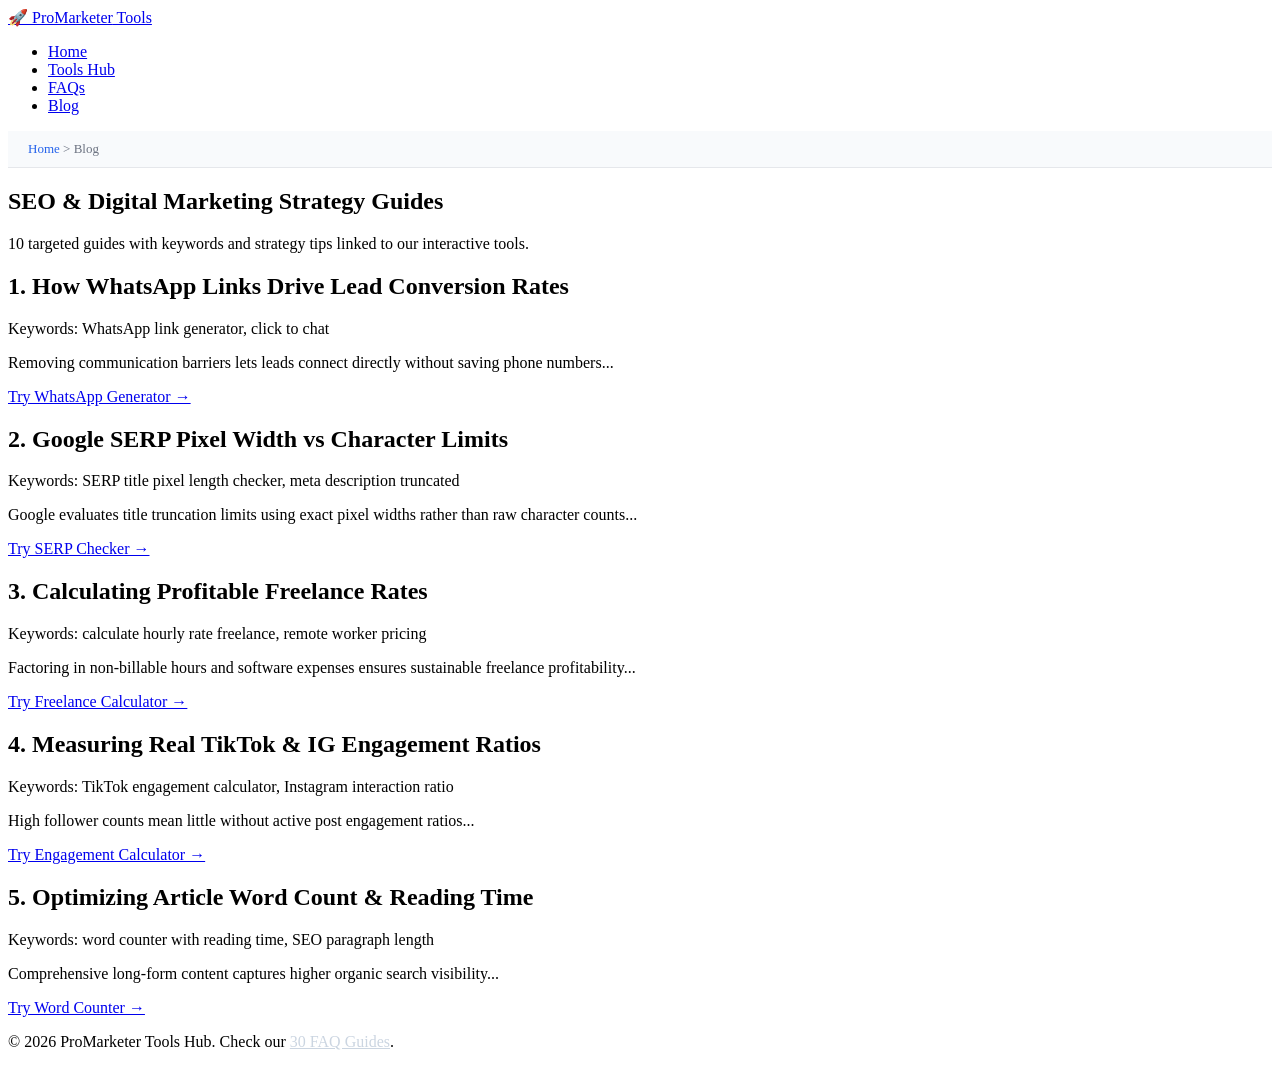
==== blogs.html @ bec89045 "Add files via upload" ====
<!DOCTYPE html>
<html lang="en">
<head>
    <meta charset="UTF-8">
    <meta name="viewport" content="width=device-width, initial-scale=1.0">
    <title>SEO & Digital Marketing Guides - ProMarketer Blog</title>
    <link rel="stylesheet" href="css/style.css">
    <!-- Favicon -->
<link rel="icon" href="data:image/svg+xml,<svg xmlns=%22http://www.w3.org/2000/svg%22 viewBox=%220 0 100 100%22><text y=%22.9em%22 font-size=%2290%22>🚀</text></svg>">
    <!-- Open Graph / Facebook / WhatsApp -->
<meta property="og:type" content="website">
<meta property="og:title" content="SEO & Digital Marketing Guides - ProMarketer Blog">
<meta property="og:description" content="10 targeted guides with keywords and strategy tips linked to our interactive tools.">
<meta property="og:url" content="https://yourdomain.com/blogs.html">

<!-- Twitter -->
<meta name="twitter:card" content="summary_large_image">
<meta name="twitter:title" content="SEO & Digital Marketing Guides - ProMarketer Blog">
<meta name="twitter:description" content="10 targeted guides with keywords and strategy tips linked to our interactive tools.">
    <link rel="canonical" href="https://yourdomain.com/blogs.html">
    <script type="application/ld+json">
{
  "@context": "https://schema.org",
  "@type": "BreadcrumbList",
  "itemListElement": [{
    "@type": "ListItem",
    "position": 1,
    "name": "Home",
    "item": "https://yourdomain.com/"
  },{
    "@type": "ListItem",
    "position": 2,
    "name": "Blog",
    "item": "https://yourdomain.com/blogs.html"
  }]
}
</script>
    <script type="application/ld+json">
{
  "@context": "https://schema.org",
  "@type": "Blog",
  "name": "ProMarketer SEO & Marketing Blog",
  "description": "Guides and tutorials on digital marketing, SEO metadata, and utility tools."
}
</script>
</head>
<body>

    <header>
        <div class="nav-container">
            <a href="index.html" class="logo">🚀 <span>ProMarketer</span> Tools</a>
            <ul class="nav-links">
                <li><a href="index.html">Home</a></li>
                <li><a href="services.html">Tools Hub</a></li>
                <li><a href="faqs.html">FAQs</a></li>
                <li><a href="blogs.html" class="active">Blog</a></li>
            </ul>
        </div>
    </header>
<div style="background:#f8fafc; padding: 10px 20px; font-size: 13px; color: #6b7280; border-bottom: 1px solid #e5e7eb;">
    <a href="index.html" style="color:#2563eb; text-decoration:none;">Home</a> &gt; <span>Blog</span>
</div>
    <section class="hero">
        <h1>SEO & Digital Marketing <span>Strategy Guides</span></h1>
        <p>10 targeted guides with keywords and strategy tips linked to our interactive tools.</p>
    </section>

    <div class="container" style="max-width: 800px;">
        <article class="blog-post">
            <h2>1. How WhatsApp Links Drive Lead Conversion Rates</h2>
            <div class="meta">Keywords: WhatsApp link generator, click to chat</div>
            <p>Removing communication barriers lets leads connect directly without saving phone numbers...</p>
            <a href="services.html" class="use-tool-btn">Try WhatsApp Generator →</a>
        </article>

        <article class="blog-post">
            <h2>2. Google SERP Pixel Width vs Character Limits</h2>
            <div class="meta">Keywords: SERP title pixel length checker, meta description truncated</div>
            <p>Google evaluates title truncation limits using exact pixel widths rather than raw character counts...</p>
            <a href="services.html" class="use-tool-btn">Try SERP Checker →</a>
        </article>

        <article class="blog-post">
            <h2>3. Calculating Profitable Freelance Rates</h2>
            <div class="meta">Keywords: calculate hourly rate freelance, remote worker pricing</div>
            <p>Factoring in non-billable hours and software expenses ensures sustainable freelance profitability...</p>
            <a href="services.html" class="use-tool-btn">Try Freelance Calculator →</a>
        </article>

        <article class="blog-post">
            <h2>4. Measuring Real TikTok & IG Engagement Ratios</h2>
            <div class="meta">Keywords: TikTok engagement calculator, Instagram interaction ratio</div>
            <p>High follower counts mean little without active post engagement ratios...</p>
            <a href="services.html" class="use-tool-btn">Try Engagement Calculator →</a>
        </article>

        <article class="blog-post">
            <h2>5. Optimizing Article Word Count & Reading Time</h2>
            <div class="meta">Keywords: word counter with reading time, SEO paragraph length</div>
            <p>Comprehensive long-form content captures higher organic search visibility...</p>
            <a href="services.html" class="use-tool-btn">Try Word Counter →</a>
        </article>
    </div>

    <footer>
        <p>&copy; 2026 ProMarketer Tools Hub. Check our <a href="faqs.html" style="color:#cbd5e1;">30 FAQ Guides</a>.</p>
    </footer>

    <script src="js/script.js"></script>
</body>
</html>
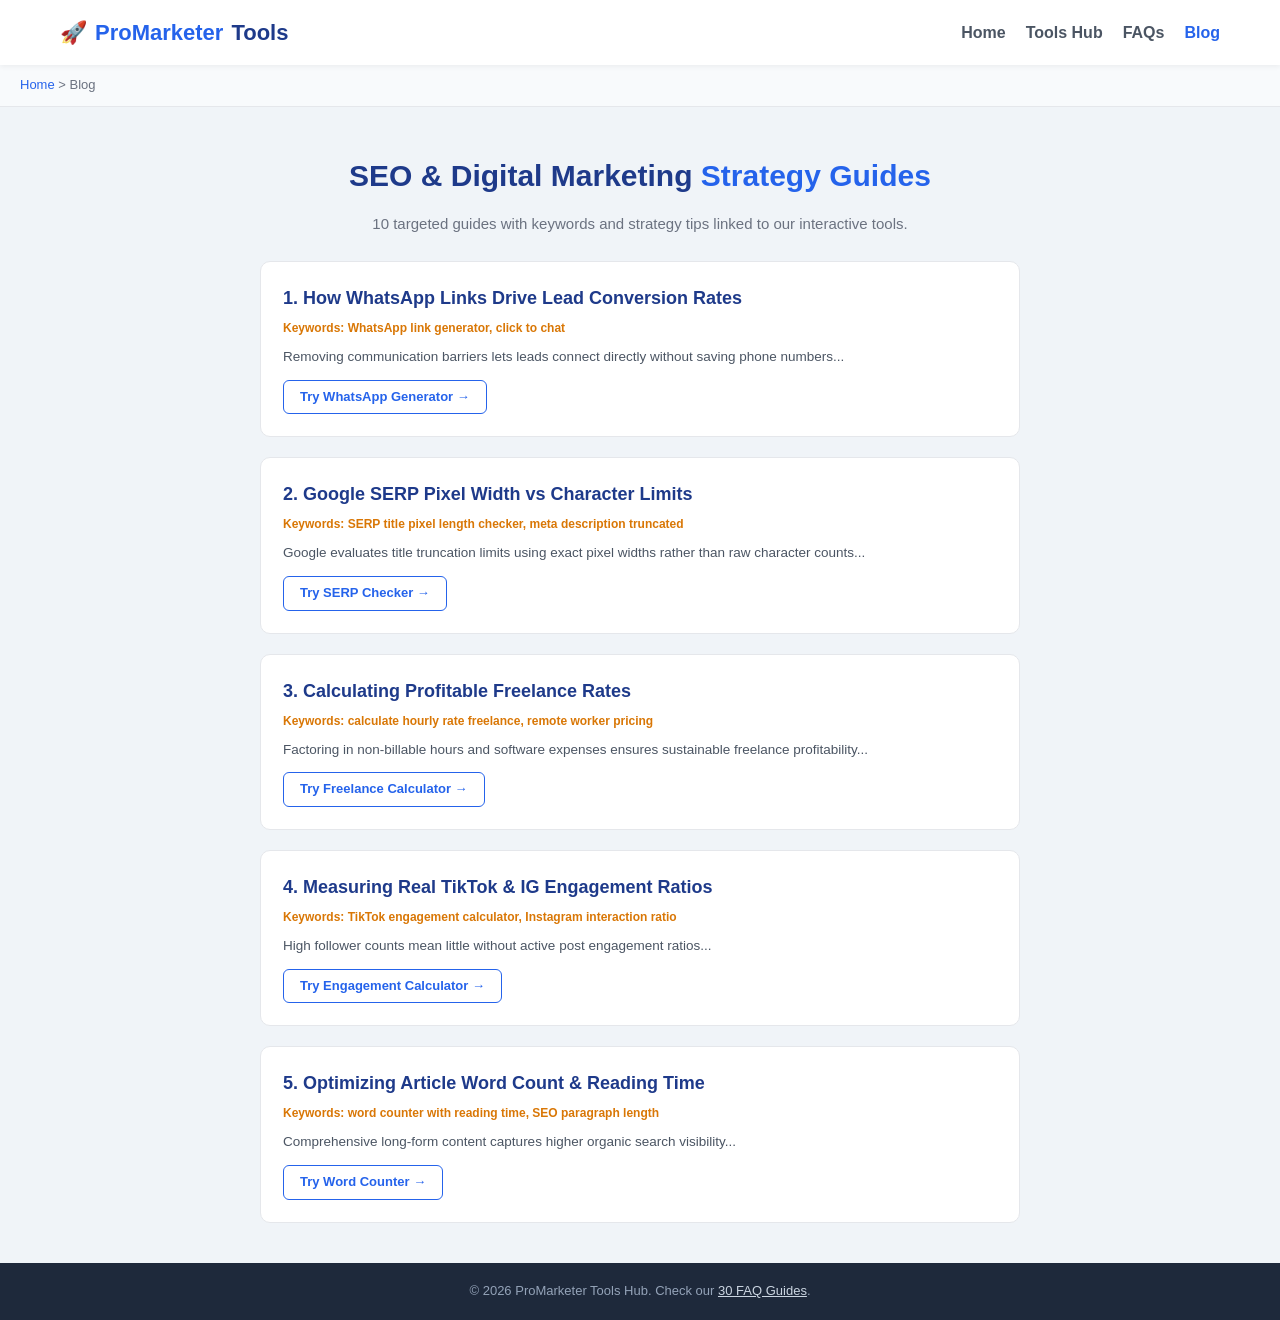
==== commit 620cb325: "Add files via upload" ====
--- a/blogs.html
+++ b/blogs.html
@@ -4,7 +4,7 @@
     <meta charset="UTF-8">
     <meta name="viewport" content="width=device-width, initial-scale=1.0">
     <title>SEO & Digital Marketing Guides - ProMarketer Blog</title>
-    <link rel="stylesheet" href="css/style.css">
+    <link rel="stylesheet" href="style.css">
     <!-- Favicon -->
 <link rel="icon" href="data:image/svg+xml,<svg xmlns=%22http://www.w3.org/2000/svg%22 viewBox=%220 0 100 100%22><text y=%22.9em%22 font-size=%2290%22>🚀</text></svg>">
     <!-- Open Graph / Facebook / WhatsApp -->
@@ -106,6 +106,6 @@
         <p>&copy; 2026 ProMarketer Tools Hub. Check our <a href="faqs.html" style="color:#cbd5e1;">30 FAQ Guides</a>.</p>
     </footer>
 
-    <script src="js/script.js"></script>
+    <script src="script.js"></script>
 </body>
 </html>
--- a/style.css
+++ b/style.css
@@ -0,0 +1,278 @@
+* {
+    margin: 0;
+    padding: 0;
+    box-sizing: border-box;
+    font-family: 'Segoe UI', Tahoma, Geneva, Verdana, sans-serif;
+}
+
+body {
+    background-color: #f0f4f8;
+    color: #333;
+    line-height: 1.6;
+}
+
+/* Header & Navigation */
+header {
+    background: #ffffff;
+    box-shadow: 0 2px 5px rgba(0,0,0,0.05);
+    position: sticky;
+    top: 0;
+    z-index: 100;
+}
+
+.nav-container {
+    max-width: 1200px;
+    margin: 0 auto;
+    padding: 15px 20px;
+    display: flex;
+    justify-content: space-between;
+    align-items: center;
+}
+
+.logo {
+    font-size: 22px;
+    font-weight: bold;
+    color: #1e3a8a;
+    text-decoration: none;
+    display: flex;
+    align-items: center;
+    gap: 8px;
+}
+
+.logo span {
+    color: #2563eb;
+}
+
+.nav-links {
+    display: flex;
+    gap: 20px;
+    list-style: none;
+}
+
+.nav-links a {
+    text-decoration: none;
+    color: #4b5563;
+    font-weight: 600;
+    transition: color 0.3s;
+}
+
+.nav-links a:hover, .nav-links a.active {
+    color: #2563eb;
+}
+
+/* Hero Section */
+.hero {
+    text-align: center;
+    padding: 45px 20px 25px;
+    max-width: 850px;
+    margin: 0 auto;
+}
+
+.hero h1 {
+    font-size: 30px;
+    color: #1e3a8a;
+    margin-bottom: 12px;
+}
+
+.hero h1 span {
+    color: #2563eb;
+}
+
+.hero p {
+    color: #6b7280;
+    font-size: 15px;
+}
+
+/* Tools Grid Layout (FCConvert Style) */
+.container {
+    max-width: 1200px;
+    margin: 0 auto 40px;
+    padding: 0 20px;
+}
+
+.tools-grid {
+    display: grid;
+    grid-template-columns: repeat(auto-fit, minmax(300px, 1fr));
+    gap: 20px;
+}
+
+.tool-card {
+    background: #ffffff;
+    border-radius: 12px;
+    padding: 22px;
+    text-align: center;
+    box-shadow: 0 4px 6px rgba(0, 0, 0, 0.02), 0 1px 3px rgba(0, 0, 0, 0.05);
+    border: 1px solid #e5e7eb;
+    transition: transform 0.2s ease, box-shadow 0.2s ease;
+    display: flex;
+    flex-direction: column;
+    justify-content: space-between;
+}
+
+.tool-card:hover {
+    transform: translateY(-4px);
+    box-shadow: 0 8px 12px rgba(0, 0, 0, 0.05);
+    border-color: #cbd5e1;
+}
+
+.tool-icon {
+    font-size: 32px;
+    margin-bottom: 12px;
+}
+
+.tool-card h3 {
+    font-size: 17px;
+    color: #1f2937;
+    margin-bottom: 8px;
+}
+
+.tool-card p {
+    font-size: 13px;
+    color: #6b7280;
+    margin-bottom: 15px;
+}
+
+.use-tool-btn {
+    display: inline-block;
+    background: #ffffff;
+    color: #2563eb;
+    border: 1px solid #2563eb;
+    padding: 6px 16px;
+    border-radius: 6px;
+    font-weight: 600;
+    font-size: 13px;
+    text-decoration: none;
+    cursor: pointer;
+    transition: all 0.2s;
+}
+
+.use-tool-btn:hover {
+    background: #2563eb;
+    color: #ffffff;
+}
+
+/* Workspace Panels */
+.tool-box {
+    background: #fff;
+    padding: 25px;
+    border-radius: 12px;
+    border: 1px solid #e5e7eb;
+    max-width: 650px;
+    margin: 20px auto;
+}
+
+.form-group {
+    margin-bottom: 15px;
+    text-align: left;
+}
+
+.form-group label {
+    display: block;
+    font-weight: bold;
+    margin-bottom: 6px;
+    color: #1e3a8a;
+    font-size: 14px;
+}
+
+.form-group input, .form-group textarea {
+    width: 100%;
+    padding: 10px;
+    border: 1px solid #cbd5e1;
+    border-radius: 6px;
+    font-size: 14px;
+}
+
+.action-btn {
+    width: 100%;
+    background: #2563eb;
+    color: #fff;
+    border: none;
+    padding: 10px;
+    font-size: 15px;
+    font-weight: bold;
+    border-radius: 6px;
+    cursor: pointer;
+}
+
+.action-btn:hover {
+    background: #1d4ed8;
+}
+
+.result-box {
+    margin-top: 15px;
+    background: #f8fafc;
+    padding: 12px;
+    border-radius: 6px;
+    border: 1px dashed #2563eb;
+    word-break: break-all;
+    text-align: left;
+}
+
+/* FAQs Accordion */
+.faq-item {
+    background: #fff;
+    margin-bottom: 12px;
+    border-radius: 8px;
+    padding: 14px 18px;
+    border: 1px solid #e5e7eb;
+    cursor: pointer;
+    text-align: left;
+}
+
+.faq-question {
+    font-weight: bold;
+    color: #1e3a8a;
+    font-size: 15px;
+    display: flex;
+    justify-content: space-between;
+}
+
+.faq-answer {
+    display: none;
+    margin-top: 8px;
+    color: #4b5563;
+    font-size: 13.5px;
+}
+
+.faq-item.active .faq-answer {
+    display: block;
+}
+
+/* Blog Cards */
+.blog-post {
+    background: #fff;
+    border-radius: 10px;
+    padding: 22px;
+    margin-bottom: 20px;
+    border: 1px solid #e5e7eb;
+    text-align: left;
+}
+
+.blog-post h2 {
+    color: #1e3a8a;
+    font-size: 18px;
+    margin-bottom: 6px;
+}
+
+.blog-post .meta {
+    font-size: 12px;
+    color: #d97706;
+    margin-bottom: 8px;
+    font-weight: 600;
+}
+
+.blog-post p {
+    color: #4b5563;
+    font-size: 13.5px;
+    margin-bottom: 12px;
+}
+
+/* Footer */
+footer {
+    background: #1e293b;
+    color: #94a3b8;
+    text-align: center;
+    padding: 18px;
+    font-size: 13px;
+    margin-top: 40px;
+}
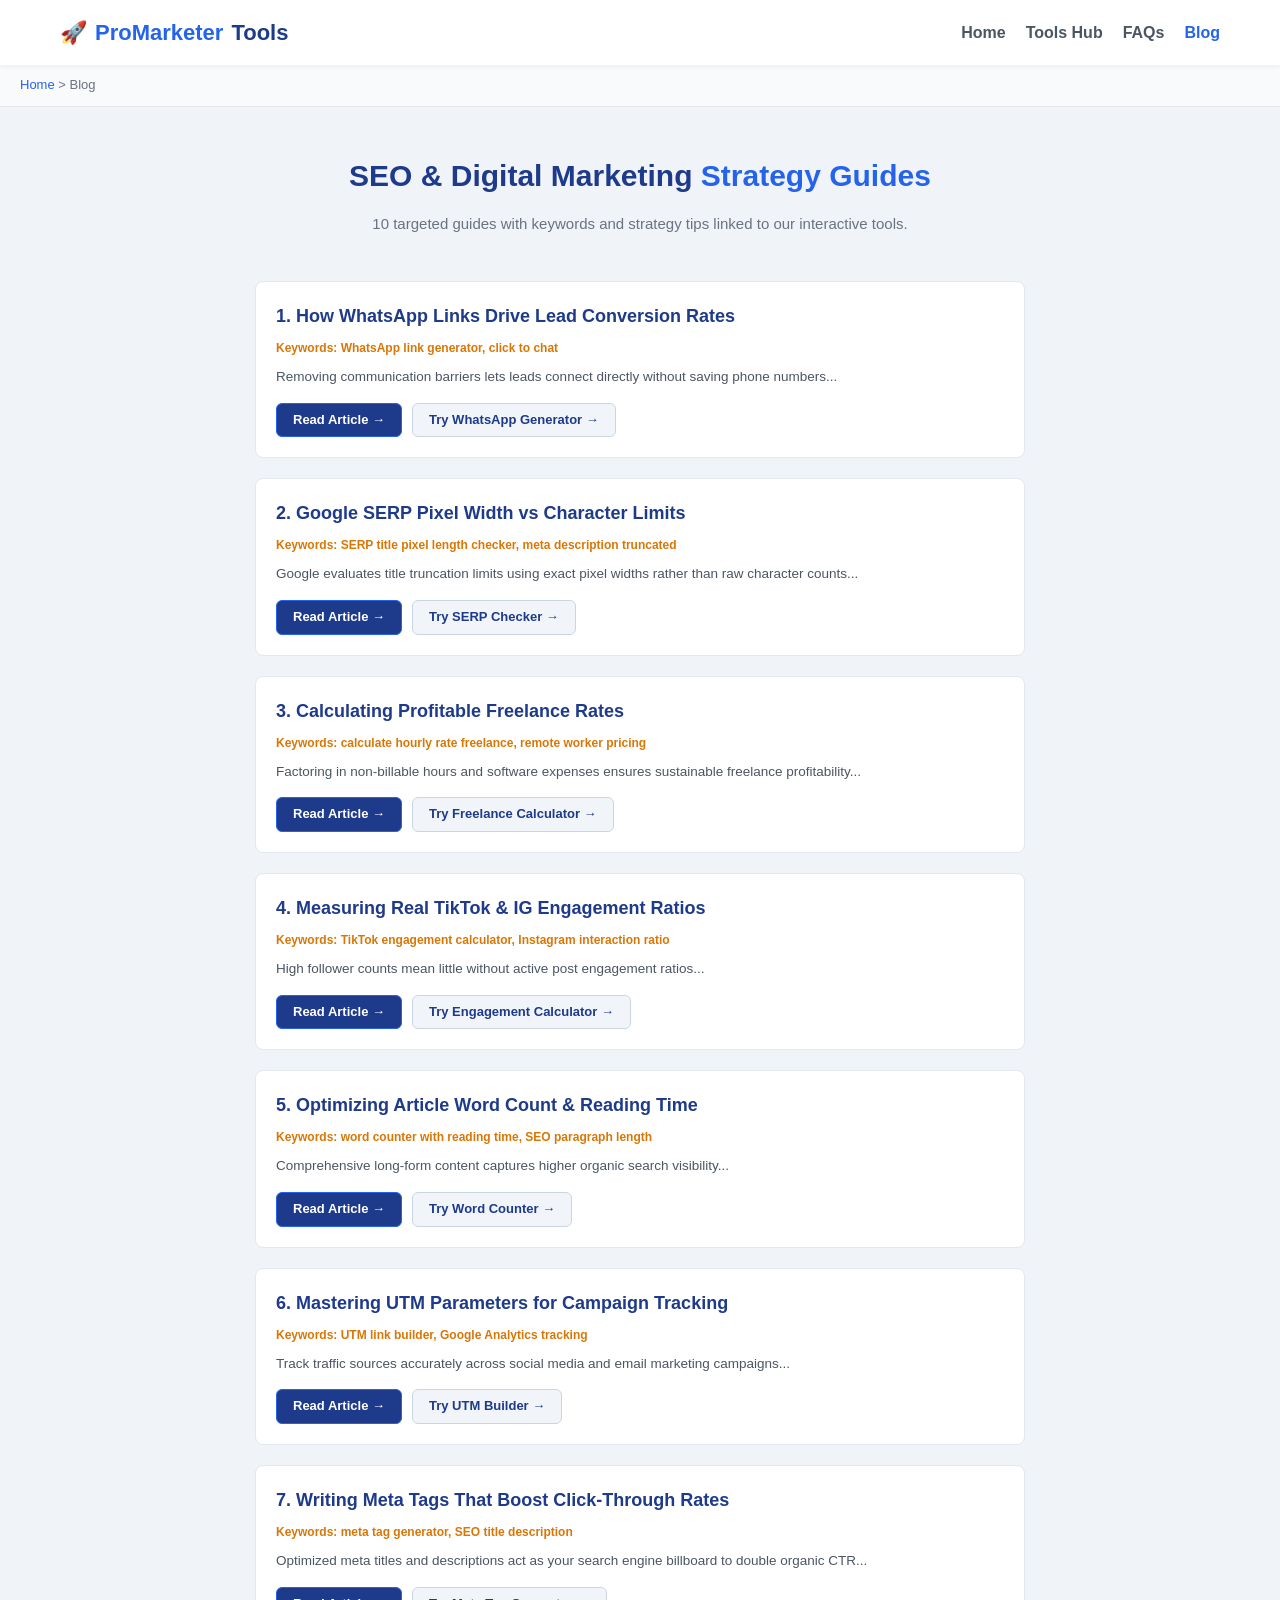
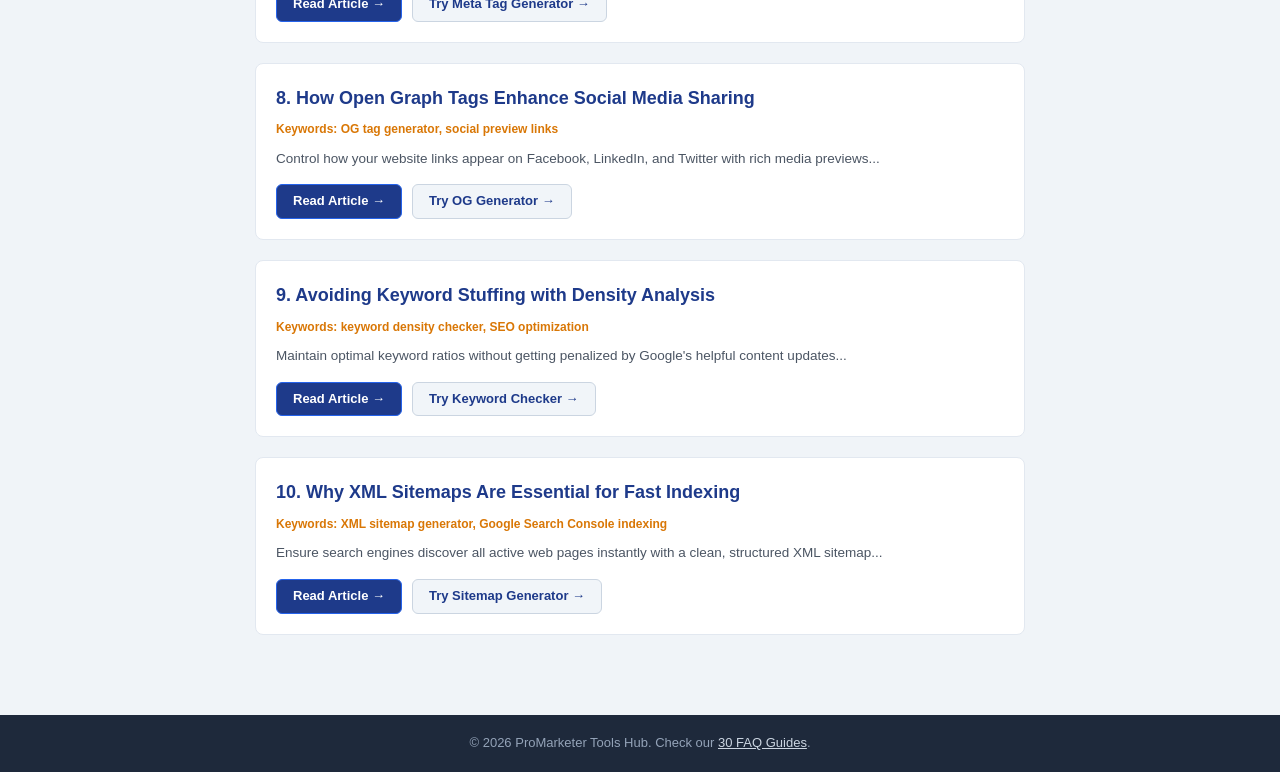
==== commit 3c68e1f5: "Add files via upload" ====
--- a/blogs.html
+++ b/blogs.html
@@ -1,23 +1,25 @@
 <!DOCTYPE html>
 <html lang="en">
 <head>
+      <!-- Google tag (gtag.js) --> <script async src="https://www.googletagmanager.com/gtag/js?id=G-ZNXLZWR3DQ"></script> <script> window.dataLayer = window.dataLayer || []; function gtag(){dataLayer.push(arguments);} gtag('js', new Date()); gtag('config', 'G-ZNXLZWR3DQ'); </script>
     <meta charset="UTF-8">
     <meta name="viewport" content="width=device-width, initial-scale=1.0">
     <title>SEO & Digital Marketing Guides - ProMarketer Blog</title>
+    <meta name="description" content="Read expert SEO tips, digital marketing strategies, and guides to boost your online visibility and productivity.">
     <link rel="stylesheet" href="style.css">
     <!-- Favicon -->
-<link rel="icon" href="data:image/svg+xml,<svg xmlns=%22http://www.w3.org/2000/svg%22 viewBox=%220 0 100 100%22><text y=%22.9em%22 font-size=%2290%22>🚀</text></svg>">
+<link rel="icon" href="data:image/svg+xml,<svg xmlns='http://www.w3.org/2000/svg' viewBox='0 0 100 100'><text y='.9em' font-size='90'>🚀</text></svg>">
     <!-- Open Graph / Facebook / WhatsApp -->
 <meta property="og:type" content="website">
 <meta property="og:title" content="SEO & Digital Marketing Guides - ProMarketer Blog">
 <meta property="og:description" content="10 targeted guides with keywords and strategy tips linked to our interactive tools.">
-<meta property="og:url" content="https://yourdomain.com/blogs.html">
+<meta property="og:url" content="https://saman9295.github.io/my-tools-hub/blogs.html">
 
 <!-- Twitter -->
 <meta name="twitter:card" content="summary_large_image">
 <meta name="twitter:title" content="SEO & Digital Marketing Guides - ProMarketer Blog">
 <meta name="twitter:description" content="10 targeted guides with keywords and strategy tips linked to our interactive tools.">
-    <link rel="canonical" href="https://yourdomain.com/blogs.html">
+    <link rel="canonical" href="https://saman9295.github.io/my-tools-hub/blogs.html">
     <script type="application/ld+json">
 {
   "@context": "https://schema.org",
@@ -26,12 +28,12 @@
     "@type": "ListItem",
     "position": 1,
     "name": "Home",
-    "item": "https://yourdomain.com/"
+    "item": "https://saman9295.github.io/my-tools-hub/"
   },{
     "@type": "ListItem",
     "position": 2,
     "name": "Blog",
-    "item": "https://yourdomain.com/blogs.html"
+    "item": "https://saman9295.github.io/my-tools-hub/blogs.html"
   }]
 }
 </script>
@@ -65,42 +67,119 @@
         <p>10 targeted guides with keywords and strategy tips linked to our interactive tools.</p>
     </section>
 
-    <div class="container" style="max-width: 800px;">
-        <article class="blog-post">
-            <h2>1. How WhatsApp Links Drive Lead Conversion Rates</h2>
-            <div class="meta">Keywords: WhatsApp link generator, click to chat</div>
-            <p>Removing communication barriers lets leads connect directly without saving phone numbers...</p>
-            <a href="services.html" class="use-tool-btn">Try WhatsApp Generator →</a>
-        </article>
+   <div class="container" style="max-width: 800px; margin: auto; padding: 20px 15px;">
 
-        <article class="blog-post">
-            <h2>2. Google SERP Pixel Width vs Character Limits</h2>
-            <div class="meta">Keywords: SERP title pixel length checker, meta description truncated</div>
-            <p>Google evaluates title truncation limits using exact pixel widths rather than raw character counts...</p>
-            <a href="services.html" class="use-tool-btn">Try SERP Checker →</a>
-        </article>
+    <!-- 1. WhatsApp Link Generator -->
+    <article class="blog-post" style="background: #fff; padding: 20px; border-radius: 8px; margin-bottom: 20px; border: 1px solid #e2e8f0;">
+        <h2>1. How WhatsApp Links Drive Lead Conversion Rates</h2>
+        <div class="meta" style="color: #d97706; margin: 8px 0;">Keywords: WhatsApp link generator, click to chat</div>
+        <p>Removing communication barriers lets leads connect directly without saving phone numbers...</p>
+        <div style="display: flex; gap: 10px; margin-top: 15px; flex-wrap: wrap;">
+            <a href="blog-whatsapp-generator.html" class="use-tool-btn" style="background: #1e3a8a; color: #fff;">Read Article →</a>
+            <a href="services.html" class="use-tool-btn" style="background: #f1f5f9; color: #1e3a8a; border: 1px solid #cbd5e1;">Try WhatsApp Generator →</a>
+        </div>
+    </article>
 
-        <article class="blog-post">
-            <h2>3. Calculating Profitable Freelance Rates</h2>
-            <div class="meta">Keywords: calculate hourly rate freelance, remote worker pricing</div>
-            <p>Factoring in non-billable hours and software expenses ensures sustainable freelance profitability...</p>
-            <a href="services.html" class="use-tool-btn">Try Freelance Calculator →</a>
-        </article>
+    <!-- 2. SERP Pixel Width Checker -->
+    <article class="blog-post" style="background: #fff; padding: 20px; border-radius: 8px; margin-bottom: 20px; border: 1px solid #e2e8f0;">
+        <h2>2. Google SERP Pixel Width vs Character Limits</h2>
+        <div class="meta" style="color: #d97706; margin: 8px 0;">Keywords: SERP title pixel length checker, meta description truncated</div>
+        <p>Google evaluates title truncation limits using exact pixel widths rather than raw character counts...</p>
+        <div style="display: flex; gap: 10px; margin-top: 15px; flex-wrap: wrap;">
+            <a href="blog-serp-checker.html" class="use-tool-btn" style="background: #1e3a8a; color: #fff;">Read Article →</a>
+            <a href="services.html" class="use-tool-btn" style="background: #f1f5f9; color: #1e3a8a; border: 1px solid #cbd5e1;">Try SERP Checker →</a>
+        </div>
+    </article>
 
-        <article class="blog-post">
-            <h2>4. Measuring Real TikTok & IG Engagement Ratios</h2>
-            <div class="meta">Keywords: TikTok engagement calculator, Instagram interaction ratio</div>
-            <p>High follower counts mean little without active post engagement ratios...</p>
-            <a href="services.html" class="use-tool-btn">Try Engagement Calculator →</a>
-        </article>
+    <!-- 3. Freelance Rate Calculator -->
+    <article class="blog-post" style="background: #fff; padding: 20px; border-radius: 8px; margin-bottom: 20px; border: 1px solid #e2e8f0;">
+        <h2>3. Calculating Profitable Freelance Rates</h2>
+        <div class="meta" style="color: #d97706; margin: 8px 0;">Keywords: calculate hourly rate freelance, remote worker pricing</div>
+        <p>Factoring in non-billable hours and software expenses ensures sustainable freelance profitability...</p>
+        <div style="display: flex; gap: 10px; margin-top: 15px; flex-wrap: wrap;">
+            <a href="blog-freelance-calculator.html" class="use-tool-btn" style="background: #1e3a8a; color: #fff;">Read Article →</a>
+            <a href="services.html" class="use-tool-btn" style="background: #f1f5f9; color: #1e3a8a; border: 1px solid #cbd5e1;">Try Freelance Calculator →</a>
+        </div>
+    </article>
 
-        <article class="blog-post">
-            <h2>5. Optimizing Article Word Count & Reading Time</h2>
-            <div class="meta">Keywords: word counter with reading time, SEO paragraph length</div>
-            <p>Comprehensive long-form content captures higher organic search visibility...</p>
-            <a href="services.html" class="use-tool-btn">Try Word Counter →</a>
-        </article>
-    </div>
+    <!-- 4. Social Engagement Calculator -->
+    <article class="blog-post" style="background: #fff; padding: 20px; border-radius: 8px; margin-bottom: 20px; border: 1px solid #e2e8f0;">
+        <h2>4. Measuring Real TikTok & IG Engagement Ratios</h2>
+        <div class="meta" style="color: #d97706; margin: 8px 0;">Keywords: TikTok engagement calculator, Instagram interaction ratio</div>
+        <p>High follower counts mean little without active post engagement ratios...</p>
+        <div style="display: flex; gap: 10px; margin-top: 15px; flex-wrap: wrap;">
+            <a href="blog-engagement-calculator.html" class="use-tool-btn" style="background: #1e3a8a; color: #fff;">Read Article →</a>
+            <a href="services.html" class="use-tool-btn" style="background: #f1f5f9; color: #1e3a8a; border: 1px solid #cbd5e1;">Try Engagement Calculator →</a>
+        </div>
+    </article>
+
+    <!-- 5. Word & Character Counter -->
+    <article class="blog-post" style="background: #fff; padding: 20px; border-radius: 8px; margin-bottom: 20px; border: 1px solid #e2e8f0;">
+        <h2>5. Optimizing Article Word Count & Reading Time</h2>
+        <div class="meta" style="color: #d97706; margin: 8px 0;">Keywords: word counter with reading time, SEO paragraph length</div>
+        <p>Comprehensive long-form content captures higher organic search visibility...</p>
+        <div style="display: flex; gap: 10px; margin-top: 15px; flex-wrap: wrap;">
+            <a href="blog-word-counter.html" class="use-tool-btn" style="background: #1e3a8a; color: #fff;">Read Article →</a>
+            <a href="services.html" class="use-tool-btn" style="background: #f1f5f9; color: #1e3a8a; border: 1px solid #cbd5e1;">Try Word Counter →</a>
+        </div>
+    </article>
+
+    <!-- 6. UTM Link Builder -->
+    <article class="blog-post" style="background: #fff; padding: 20px; border-radius: 8px; margin-bottom: 20px; border: 1px solid #e2e8f0;">
+        <h2>6. Mastering UTM Parameters for Campaign Tracking</h2>
+        <div class="meta" style="color: #d97706; margin: 8px 0;">Keywords: UTM link builder, Google Analytics tracking</div>
+        <p>Track traffic sources accurately across social media and email marketing campaigns...</p>
+        <div style="display: flex; gap: 10px; margin-top: 15px; flex-wrap: wrap;">
+            <a href="blog-utm-builder.html" class="use-tool-btn" style="background: #1e3a8a; color: #fff;">Read Article →</a>
+            <a href="services.html" class="use-tool-btn" style="background: #f1f5f9; color: #1e3a8a; border: 1px solid #cbd5e1;">Try UTM Builder →</a>
+        </div>
+    </article>
+
+    <!-- 7. Meta Tag Generator -->
+    <article class="blog-post" style="background: #fff; padding: 20px; border-radius: 8px; margin-bottom: 20px; border: 1px solid #e2e8f0;">
+        <h2>7. Writing Meta Tags That Boost Click-Through Rates</h2>
+        <div class="meta" style="color: #d97706; margin: 8px 0;">Keywords: meta tag generator, SEO title description</div>
+        <p>Optimized meta titles and descriptions act as your search engine billboard to double organic CTR...</p>
+        <div style="display: flex; gap: 10px; margin-top: 15px; flex-wrap: wrap;">
+            <a href="blog-meta-generator.html" class="use-tool-btn" style="background: #1e3a8a; color: #fff;">Read Article →</a>
+            <a href="services.html" class="use-tool-btn" style="background: #f1f5f9; color: #1e3a8a; border: 1px solid #cbd5e1;">Try Meta Tag Generator →</a>
+        </div>
+    </article>
+
+    <!-- 8. Open Graph Generator -->
+    <article class="blog-post" style="background: #fff; padding: 20px; border-radius: 8px; margin-bottom: 20px; border: 1px solid #e2e8f0;">
+        <h2>8. How Open Graph Tags Enhance Social Media Sharing</h2>
+        <div class="meta" style="color: #d97706; margin: 8px 0;">Keywords: OG tag generator, social preview links</div>
+        <p>Control how your website links appear on Facebook, LinkedIn, and Twitter with rich media previews...</p>
+        <div style="display: flex; gap: 10px; margin-top: 15px; flex-wrap: wrap;">
+            <a href="blog-og-generator.html" class="use-tool-btn" style="background: #1e3a8a; color: #fff;">Read Article →</a>
+            <a href="services.html" class="use-tool-btn" style="background: #f1f5f9; color: #1e3a8a; border: 1px solid #cbd5e1;">Try OG Generator →</a>
+        </div>
+    </article>
+
+    <!-- 9. Keyword Density Checker -->
+    <article class="blog-post" style="background: #fff; padding: 20px; border-radius: 8px; margin-bottom: 20px; border: 1px solid #e2e8f0;">
+        <h2>9. Avoiding Keyword Stuffing with Density Analysis</h2>
+        <div class="meta" style="color: #d97706; margin: 8px 0;">Keywords: keyword density checker, SEO optimization</div>
+        <p>Maintain optimal keyword ratios without getting penalized by Google's helpful content updates...</p>
+        <div style="display: flex; gap: 10px; margin-top: 15px; flex-wrap: wrap;">
+            <a href="blog-keyword-density.html" class="use-tool-btn" style="background: #1e3a8a; color: #fff;">Read Article →</a>
+            <a href="services.html" class="use-tool-btn" style="background: #f1f5f9; color: #1e3a8a; border: 1px solid #cbd5e1;">Try Keyword Checker →</a>
+        </div>
+    </article>
+
+    <!-- 10. XML Sitemap Generator -->
+    <article class="blog-post" style="background: #fff; padding: 20px; border-radius: 8px; margin-bottom: 20px; border: 1px solid #e2e8f0;">
+        <h2>10. Why XML Sitemaps Are Essential for Fast Indexing</h2>
+        <div class="meta" style="color: #d97706; margin: 8px 0;">Keywords: XML sitemap generator, Google Search Console indexing</div>
+        <p>Ensure search engines discover all active web pages instantly with a clean, structured XML sitemap...</p>
+        <div style="display: flex; gap: 10px; margin-top: 15px; flex-wrap: wrap;">
+            <a href="blog-sitemap-generator.html" class="use-tool-btn" style="background: #1e3a8a; color: #fff;">Read Article →</a>
+            <a href="services.html" class="use-tool-btn" style="background: #f1f5f9; color: #1e3a8a; border: 1px solid #cbd5e1;">Try Sitemap Generator →</a>
+        </div>
+    </article>
+
+</div>
 
     <footer>
         <p>&copy; 2026 ProMarketer Tools Hub. Check our <a href="faqs.html" style="color:#cbd5e1;">30 FAQ Guides</a>.</p>
--- a/style.css
+++ b/style.css
@@ -9,6 +9,11 @@
     background-color: #f0f4f8;
     color: #333;
     line-height: 1.6;
+    width: 100% !important;
+    max-width: 100% !important;
+    overflow-x: hidden !important;
+    margin: 0 !important;
+    padding: 0 !important;
 }
 
 /* Header & Navigation */
@@ -275,4 +280,84 @@
     padding: 18px;
     font-size: 13px;
     margin-top: 40px;
-}+}
+/* Mobile Responsiveness Fix */
+@media (max-width: 768px) {
+    header {
+        padding: 10px !important;
+        width: 100% !important;
+    }
+
+    .nav-container {
+        flex-direction: column !important;
+        align-items: center !important;
+        text-align: center !important;
+        padding: 10px !important;
+        width: 100% !important;
+    }
+
+    .logo {
+        font-size: 18px !important;
+        word-break: break-word !important;
+        text-align: center !important;
+    }
+
+    nav {
+        display: flex !important;
+        flex-wrap: wrap !important;
+        justify-content: center !important;
+        gap: 8px !important;
+        margin-top: 10px !important;
+        width: 100% !important;
+    }
+
+    nav a {
+        font-size: 13px !important;
+        padding: 4px 8px !important;
+    }
+
+    .hero, .container, main, section, .tool-card {
+        width: 100% !important;
+        max-width: 100% !important;
+        padding: 15px !important;
+    }
+}
+/* Decorative Hover Effects for Cards & Buttons */
+
+/* Card Hover Animation */
+.tool-card, .blog-post, .tool-box {
+    transition: transform 0.3s ease, box-shadow 0.3s ease !important;
+}
+
+.tool-card:hover, .blog-post:hover, .tool-box:hover {
+    transform: translateY(-5px) !important;
+    box-shadow: 0 10px 20px rgba(30, 58, 138, 0.12) !important;
+}
+
+/* Button Hover Effects */
+.btn, .action-btn, .use-tool-btn {
+    transition: all 0.3s ease !important;
+    cursor: pointer !important;
+}
+
+.btn:hover, .action-btn:hover, .use-tool-btn:hover {
+    background-color: #1d4ed8 !important; /* Slightly darker blue */
+    box-shadow: 0 4px 12px rgba(37, 99, 235, 0.3) !important;
+    transform: translateY(-2px) !important;
+}
+
+.btn:active, .action-btn:active, .use-tool-btn:active {
+    transform: translateY(0) !important;
+    box-shadow: none !important;
+}
+
+/* Input Focus Effects */
+input[type="text"], input[type="number"], textarea {
+    transition: border-color 0.3s ease, box-shadow 0.3s ease !important;
+}
+
+input[type="text"]:focus, input[type="number"]:focus, textarea:focus {
+    border-color: #2563eb !important;
+    box-shadow: 0 0 0 3px rgba(37, 99, 235, 0.2) !important;
+    outline: none !important;
+}
